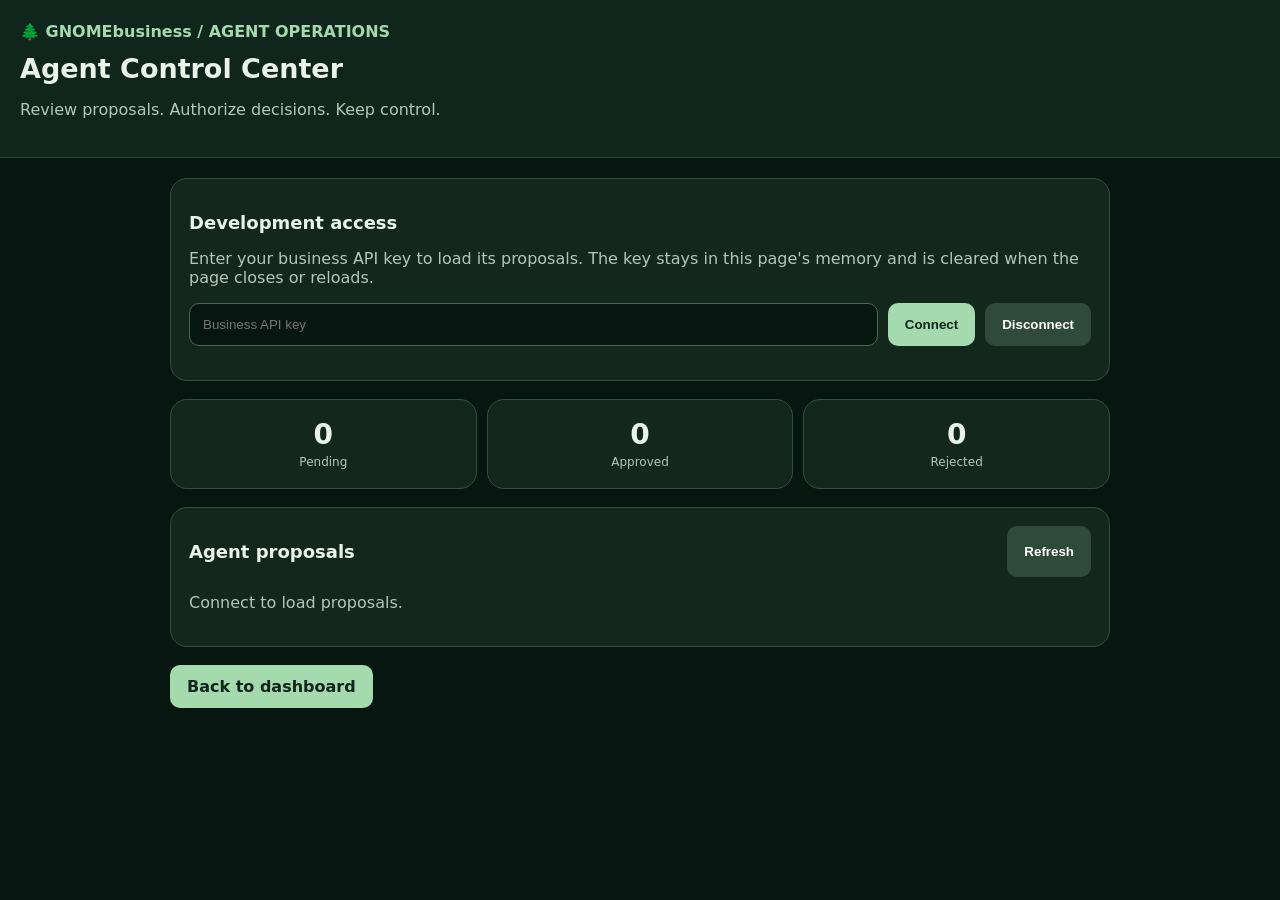
==== frontend/agents.html @ 10ac5a68 "Checkpoint GNOMEbusiness agent gateway and workstation" ====
<!DOCTYPE html>
<html lang="en">
<head>
<meta charset="UTF-8">
<meta name="viewport"
      content="width=device-width, initial-scale=1">
<title>Agent Control Center | GNOMEbusiness</title>
<style>
:root {
  color-scheme: dark;
  font-family: system-ui, sans-serif;
  background: #081611;
  color: #eaf3e8;
}
* { box-sizing: border-box; }
body { margin: 0; }
header {
  padding: 22px 20px;
  border-bottom: 1px solid #294839;
  background: #10251b;
}
.brand { color: #a5d9ae; font-weight: 800; }
h1 { font-size: 27px; margin: 12px 0 6px; }
h2 { font-size: 18px; }
p, small { color: #b3c8b8; }
main { max-width: 980px; margin: auto; padding: 20px; }
.panel, .proposal, .metric {
  background: #13271d;
  border: 1px solid #31503c;
  border-radius: 17px;
  padding: 18px;
}
.panel { margin-bottom: 18px; }
.controls {
  display: flex;
  gap: 10px;
  flex-wrap: wrap;
}
input {
  flex: 1;
  min-width: 200px;
  padding: 13px;
  background: #081611;
  border: 1px solid #476b52;
  border-radius: 10px;
  color: white;
}
button, .back {
  padding: 12px 17px;
  border: 0;
  border-radius: 10px;
  background: #a5d9ae;
  color: #10251b;
  font-weight: 700;
  cursor: pointer;
}
button:disabled { opacity: .5; cursor: wait; }
button.reject { background: #e5a9a2; }
button.secondary { background: #304a39; color: white; }
.back { display: inline-block; text-decoration: none; }
.metrics {
  display: grid;
  grid-template-columns: repeat(3, 1fr);
  gap: 10px;
  margin-bottom: 18px;
}
.metric { text-align: center; }
.metric strong { display: block; font-size: 28px; }
.metric span { color: #b3c8b8; font-size: 12px; }
.proposal { margin-bottom: 14px; }
.proposal h3 { margin: 10px 0; }
.proposal pre {
  white-space: pre-wrap;
  overflow-wrap: anywhere;
  background: #081611;
  padding: 13px;
  border-radius: 10px;
  font-size: 12px;
}
.proposal .actions {
  display: flex;
  gap: 10px;
  flex-wrap: wrap;
}
.status {
  color: #b5dfa8;
  text-transform: uppercase;
  font-size: 12px;
  letter-spacing: 1px;
}
#error { color: #f2b1a9; }
@media (max-width: 600px) {
  .metrics { gap: 6px; }
  .metric { padding: 12px 5px; }
  .metric strong { font-size: 23px; }
}
</style>
</head>
<body>
<header>
  <div class="brand">🌲 GNOMEbusiness / AGENT OPERATIONS</div>
  <h1>Agent Control Center</h1>
  <p>Review proposals. Authorize decisions. Keep control.</p>
</header>

<main>
  <section class="panel">
    <h2>Development access</h2>
    <p>Enter your business API key to load its proposals.
       The key stays in this page's memory and is cleared
       when the page closes or reloads.</p>
    <div class="controls">
      <input id="key" type="password"
             placeholder="Business API key"
             autocomplete="off">
      <button id="connect">Connect</button>
      <button id="disconnect" class="secondary">
        Disconnect
      </button>
    </div>
    <p id="error" role="alert"></p>
  </section>

  <section class="metrics" aria-label="Proposal counts">
    <div class="metric">
      <strong id="pending">0</strong>
      <span>Pending</span>
    </div>
    <div class="metric">
      <strong id="approved">0</strong>
      <span>Approved</span>
    </div>
    <div class="metric">
      <strong id="rejected">0</strong>
      <span>Rejected</span>
    </div>
  </section>

  <section class="panel">
    <div class="controls">
      <h2 style="flex:1">Agent proposals</h2>
      <button id="refresh" class="secondary">
        Refresh
      </button>
    </div>
    <div id="proposals" aria-live="polite">
      <p>Connect to load proposals.</p>
    </div>
  </section>

  <a href="/" class="back">Back to dashboard</a>
</main>

<script>
(() => {
  let apiKey = "";
  let generation = 0;

  const $ = id => document.getElementById(id);
  const list = $("proposals");

  function message(value) {
    $("error").textContent = value;
  }

  function reset() {
    generation++;
    apiKey = "";
    $("key").value = "";
    $("pending").textContent = "0";
    $("approved").textContent = "0";
    $("rejected").textContent = "0";
    list.replaceChildren();
    const p = document.createElement("p");
    p.textContent = "Connect to load proposals.";
    list.append(p);
  }

  function text(tag, value, className = "") {
    const element = document.createElement(tag);
    element.textContent = String(value ?? "");
    if (className) element.className = className;
    return element;
  }

  async function request(path, options = {}) {
    const response = await fetch(path, {
      ...options,
      cache: "no-store",
      credentials: "omit",
      headers: {
        "X-API-Key": apiKey,
        "Content-Type": "application/json",
        ...(options.headers || {})
      }
    });

    if (!response.ok) {
      throw new Error(
        "Request failed: HTTP " + response.status
      );
    }

    return response.json();
  }

  async function load() {
    if (!apiKey) {
      message("Connect with a business API key first.");
      return;
    }

    const current = generation;
    message("");

    try {
      const data = await request("/api/approvals");

      if (current !== generation) return;

      const proposals = data.proposals || [];

      for (const status of [
        "pending", "approved", "rejected"
      ]) {
        $(status).textContent = proposals.filter(
          p => p.status === status
        ).length;
      }

      list.replaceChildren();

      if (!proposals.length) {
        list.append(text("p", "No proposals found."));
        return;
      }

      for (const proposal of proposals) {
        const card = document.createElement("article");
        card.className = "proposal";

        card.append(
          text("span", proposal.status, "status"),
          text("h3", proposal.title),
          text(
            "small",
            (proposal.agent_name || "Agent") +
            " · " + proposal.action
          )
        );

        const detail = document.createElement("pre");
        detail.textContent = JSON.stringify(
          proposal.payload, null, 2
        );
        card.append(detail);

        if (proposal.status === "pending") {
          const actions = document.createElement("div");
          actions.className = "actions";

          for (const decision of [
            "approved", "rejected"
          ]) {
            const button = document.createElement("button");
            button.textContent =
              decision === "approved" ? "Approve" : "Reject";

            if (decision === "rejected") {
              button.className = "reject";
            }

            button.addEventListener("click", async () => {
              const verb = decision === "approved"
                ? "approve" : "reject";

              if (!confirm(
                `Do you want to ${verb} proposal #${proposal.id}?`
              )) return;

              button.disabled = true;
              message("");

              try {
                await request(
                  `/api/approvals/${proposal.id}/decision`,
                  {
                    method: "POST",
                    body: JSON.stringify({ decision })
                  }
                );
                await load();
              } catch (error) {
                message(error.message);
                button.disabled = false;
              }
            });

            actions.append(button);
          }

          card.append(actions);
        }

        list.append(card);
      }
    } catch (error) {
      if (current !== generation) return;
      message(error.message);
      list.replaceChildren();
    }
  }

  $("connect").addEventListener("click", () => {
    generation++;
    apiKey = $("key").value.trim();
    $("key").value = "";
    load();
  });

  $("disconnect").addEventListener("click", () => {
    reset();
    message("Disconnected.");
  });

  $("refresh").addEventListener("click", load);
})();
</script>
</body>
</html>
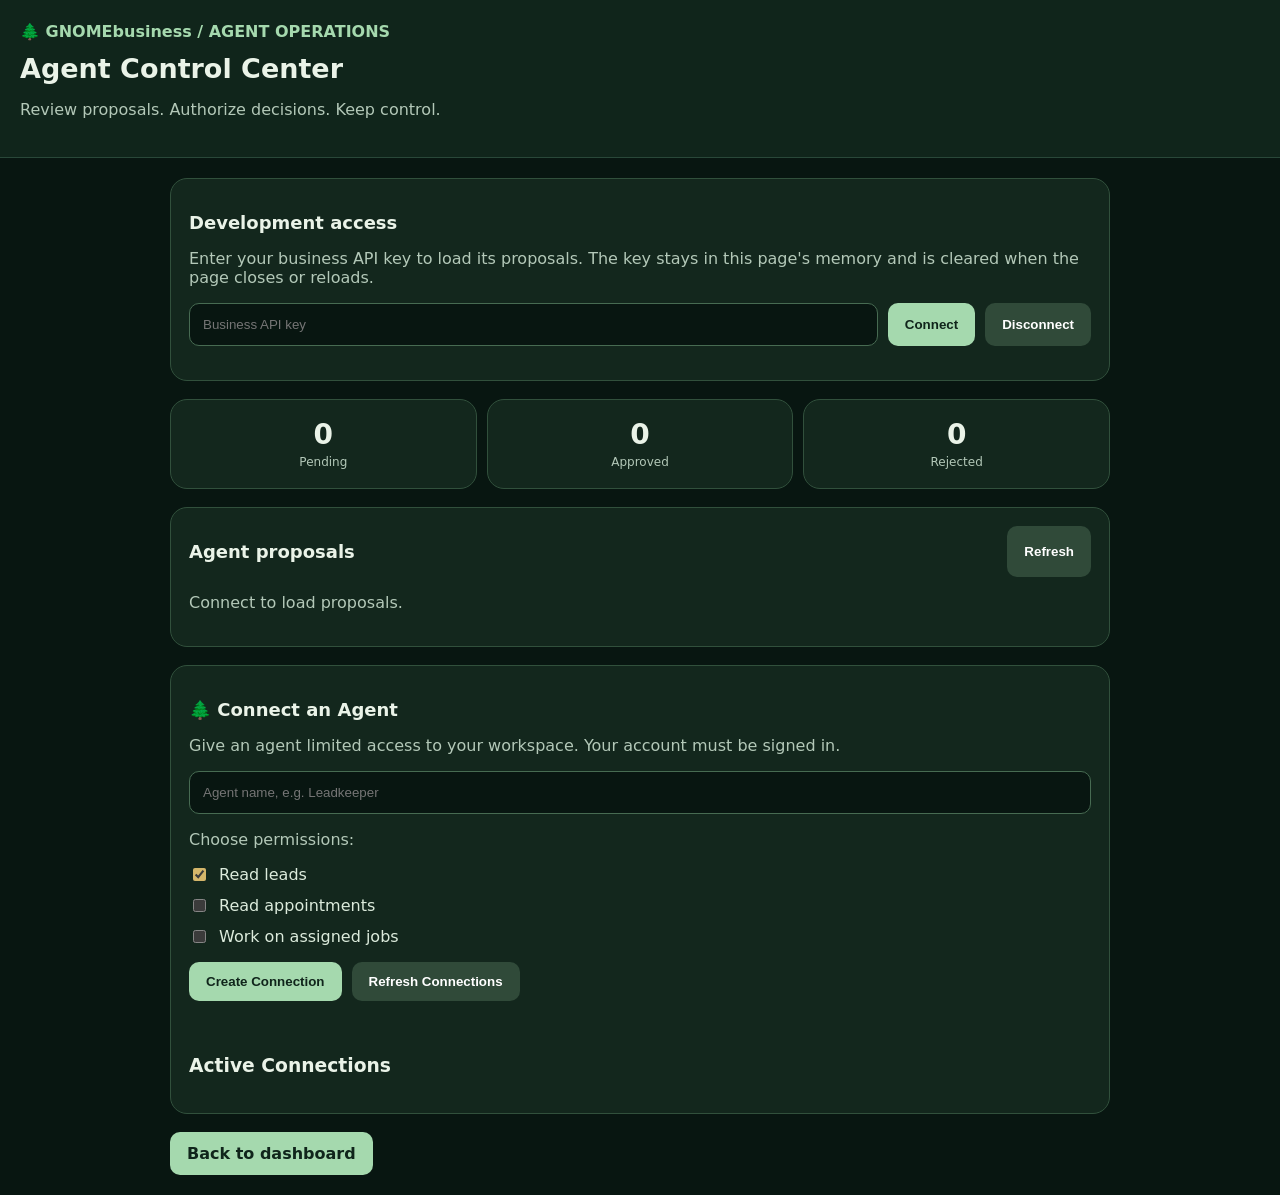
==== commit 23deb8ed: "SMASH 050A: customer agent connection wizard" ====
--- a/frontend/agents.html
+++ b/frontend/agents.html
@@ -95,6 +95,49 @@
   .metric strong { font-size: 23px; }
 }
 </style>
+
+<style>
+.scope-options {
+  display: grid;
+  gap: 12px;
+  margin: 16px 0;
+}
+.scope-options label {
+  display: flex;
+  align-items: center;
+  gap: 10px;
+  color: #dcebdc;
+}
+.scope-options input {
+  flex: none;
+  min-width: auto;
+  accent-color: #d4b66a;
+}
+#agent-secret {
+  background: #081611;
+  border: 1px solid #d4b66a;
+  border-radius: 12px;
+  padding: 15px;
+  margin: 16px 0;
+}
+#agent-token {
+  white-space: pre-wrap;
+  overflow-wrap: anywhere;
+  user-select: all;
+}
+.agent-entry {
+  padding: 13px;
+  border-bottom: 1px solid #31503c;
+}
+.agent-entry .controls {
+  align-items: center;
+  justify-content: space-between;
+}
+#agent-message {
+  min-height: 20px;
+}
+</style>
+
 </head>
 <body>
 <header>
@@ -148,6 +191,54 @@
     </div>
   </section>
 
+
+  <section class="panel" id="agent-connections">
+    <h2>🌲 Connect an Agent</h2>
+    <p>Give an agent limited access to your workspace.
+       Your account must be signed in.</p>
+
+    <div class="controls">
+      <input id="agent-name"
+             placeholder="Agent name, e.g. Leadkeeper"
+             maxlength="80">
+    </div>
+
+    <p>Choose permissions:</p>
+    <div class="scope-options">
+      <label><input type="checkbox"
+        value="leads:read" checked>
+        Read leads</label>
+      <label><input type="checkbox"
+        value="appointments:read">
+        Read appointments</label>
+      <label><input type="checkbox"
+        value="jobs:work">
+        Work on assigned jobs</label>
+    </div>
+
+    <div class="controls">
+      <button id="create-agent">Create Connection</button>
+      <button id="reload-agents" class="secondary">
+        Refresh Connections
+      </button>
+    </div>
+
+    <p id="agent-message" role="status"></p>
+
+    <div id="agent-secret" hidden>
+      <h3>One-time credential</h3>
+      <p>Copy this now. It cannot be retrieved later.</p>
+      <pre id="agent-token"></pre>
+      <button id="copy-agent-token">Copy Token</button>
+      <button id="hide-agent-token" class="secondary">
+        Hide Token
+      </button>
+    </div>
+
+    <h3>Active Connections</h3>
+    <div id="agent-list"></div>
+  </section>
+
   <a href="/" class="back">Back to dashboard</a>
 </main>
 
@@ -249,11 +340,46 @@
           )
         );
 
-        const detail = document.createElement("pre");
-        detail.textContent = JSON.stringify(
-          proposal.payload, null, 2
-        );
-        card.append(detail);
+        const payload = proposal.payload || {};
+
+        if (proposal.action === "outreach:draft") {
+          const customer = text(
+            "p",
+            "Customer: " +
+            (payload.customer_name || "Unknown")
+          );
+
+          const inquiry = document.createElement("pre");
+          inquiry.textContent =
+            "INQUIRY\n" + (payload.inquiry || "");
+
+          const analysis = document.createElement("pre");
+          const info = payload.analysis || {};
+          analysis.textContent =
+            "ANALYSIS\n" +
+            "Intent: " + (info.intent || "Unknown") +
+            "\nPriority: " + (info.priority || "Unknown");
+
+          const draft = document.createElement("pre");
+          draft.textContent =
+            "SUGGESTED RESPONSE\n" +
+            (payload.draft || "No draft available");
+
+          const review = text(
+            "p",
+            "Human review required · No automatic sending"
+          );
+
+          card.append(
+            customer, inquiry, analysis, draft, review
+          );
+        } else {
+          const detail = document.createElement("pre");
+          detail.textContent = JSON.stringify(
+            payload, null, 2
+          );
+          card.append(detail);
+        }
 
         if (proposal.status === "pending") {
           const actions = document.createElement("div");
@@ -326,5 +452,6 @@
   $("refresh").addEventListener("click", load);
 })();
 </script>
+<script src="/static/js/agent-connections.js"></script>
 </body>
 </html>
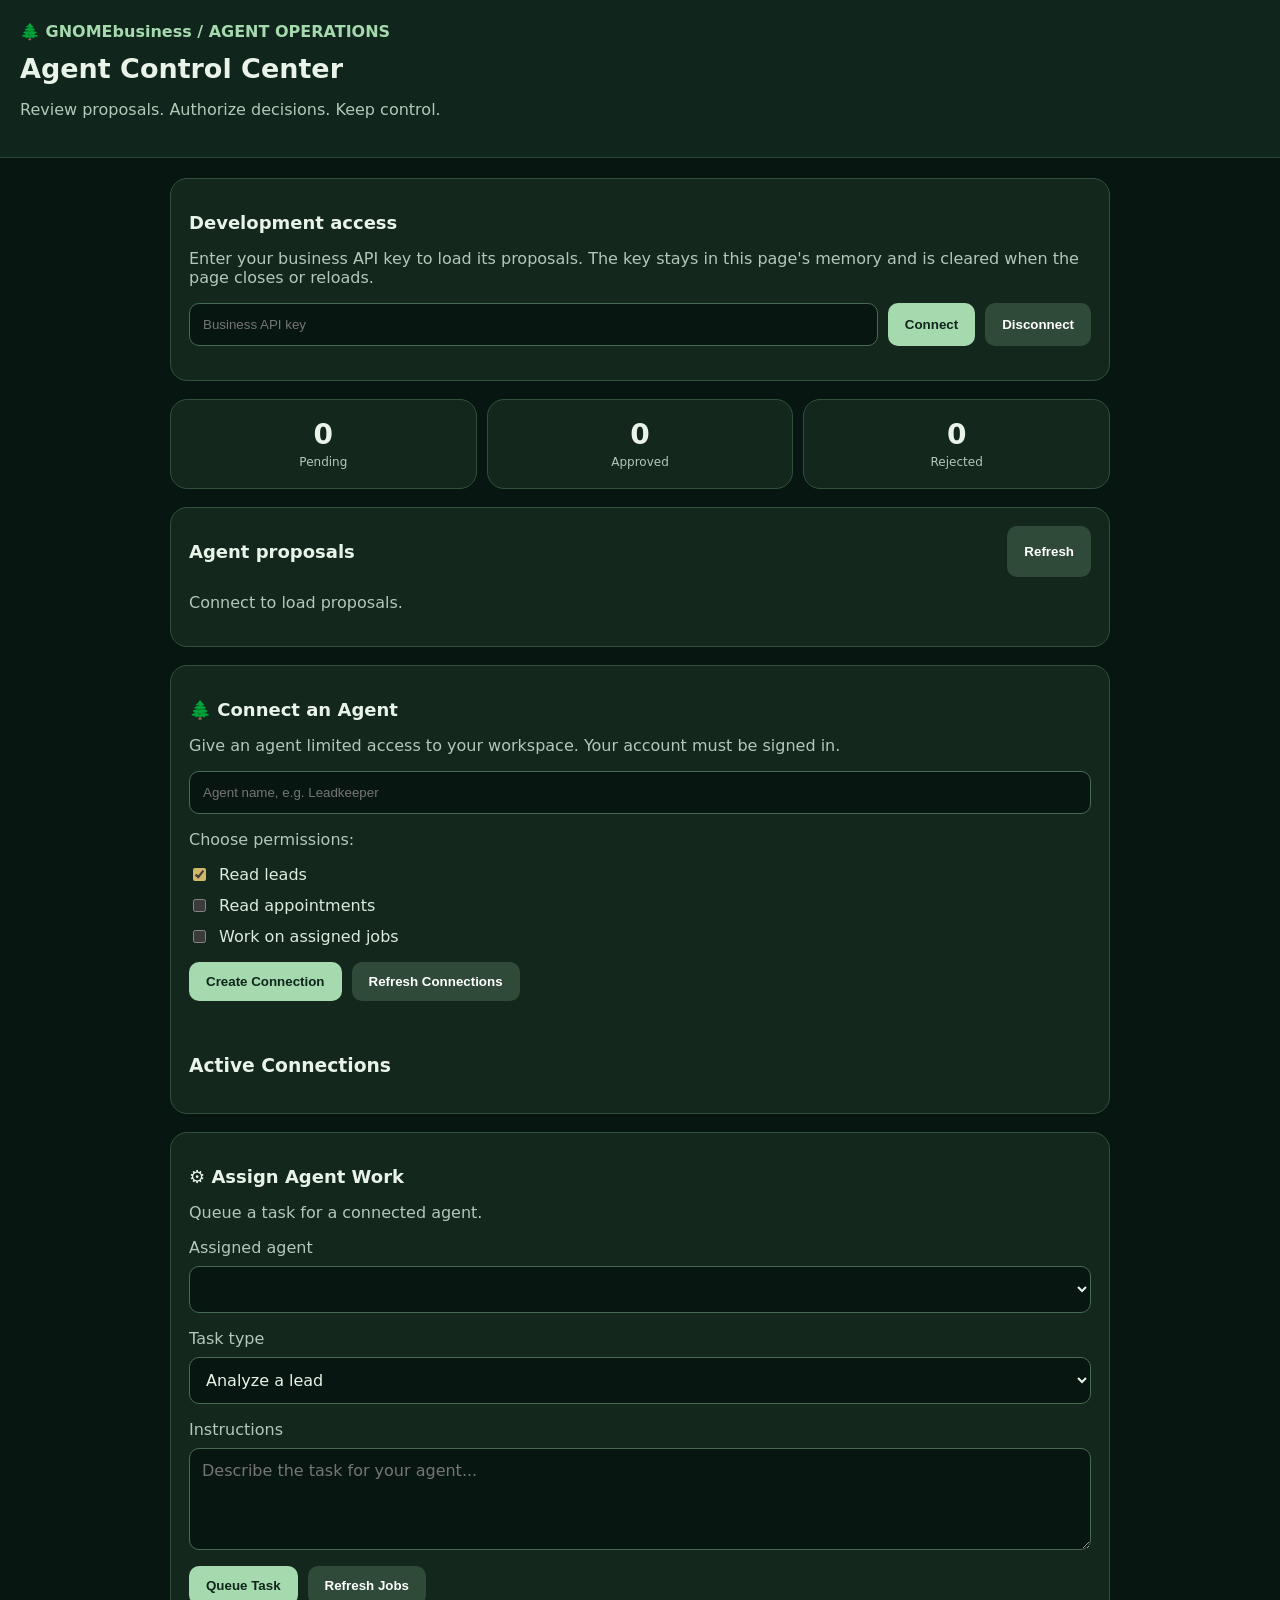
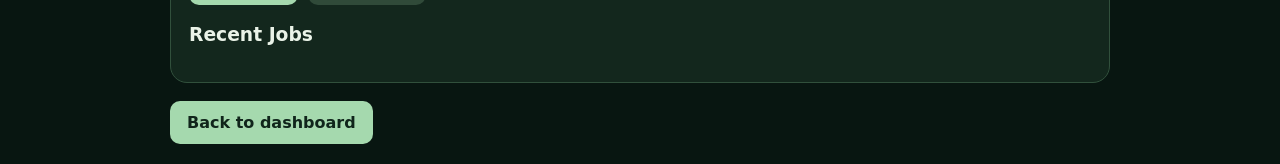
==== commit 8e7a8b09: "SMASH 050B: customer agent task launcher" ====
--- a/frontend/agents.html
+++ b/frontend/agents.html
@@ -135,6 +135,36 @@
 }
 #agent-message {
   min-height: 20px;
+}
+</style>
+
+
+<style>
+#task-launcher select,
+#task-launcher textarea {
+  display: block;
+  width: 100%;
+  margin: 9px 0 16px;
+  padding: 12px;
+  border: 1px solid #476b52;
+  border-radius: 10px;
+  background: #081611;
+  color: #eaf3e8;
+  font: inherit;
+}
+#task-launcher label {
+  color: #b3c8b8;
+}
+.job-entry {
+  padding: 13px 0;
+  border-bottom: 1px solid #31503c;
+}
+.job-entry strong {
+  display: block;
+  margin-bottom: 5px;
+}
+.job-entry small {
+  display: block;
 }
 </style>
 
@@ -239,6 +269,42 @@
     <div id="agent-list"></div>
   </section>
 
+
+  <section class="panel" id="task-launcher">
+    <h2>⚙️ Assign Agent Work</h2>
+    <p>Queue a task for a connected agent.</p>
+
+    <label for="job-agent">Assigned agent</label>
+    <select id="job-agent"></select>
+
+    <label for="job-kind">Task type</label>
+    <select id="job-kind">
+      <option value="lead:analyze">Analyze a lead</option>
+      <option value="lead:process">Process a lead</option>
+      <option value="outreach:draft">Draft outreach</option>
+      <option value="appointment:research">
+        Research an appointment
+      </option>
+    </select>
+
+    <label for="job-instructions">Instructions</label>
+    <textarea id="job-instructions"
+      maxlength="2000" rows="4"
+      placeholder="Describe the task for your agent..."></textarea>
+
+    <div class="controls">
+      <button id="launch-job">Queue Task</button>
+      <button id="refresh-jobs" class="secondary">
+        Refresh Jobs
+      </button>
+    </div>
+
+    <p id="job-message" role="status"></p>
+
+    <h3>Recent Jobs</h3>
+    <div id="job-list"></div>
+  </section>
+
   <a href="/" class="back">Back to dashboard</a>
 </main>
 
@@ -453,5 +519,6 @@
 })();
 </script>
 <script src="/static/js/agent-connections.js"></script>
+<script src="/static/js/customer-jobs.js"></script>
 </body>
 </html>
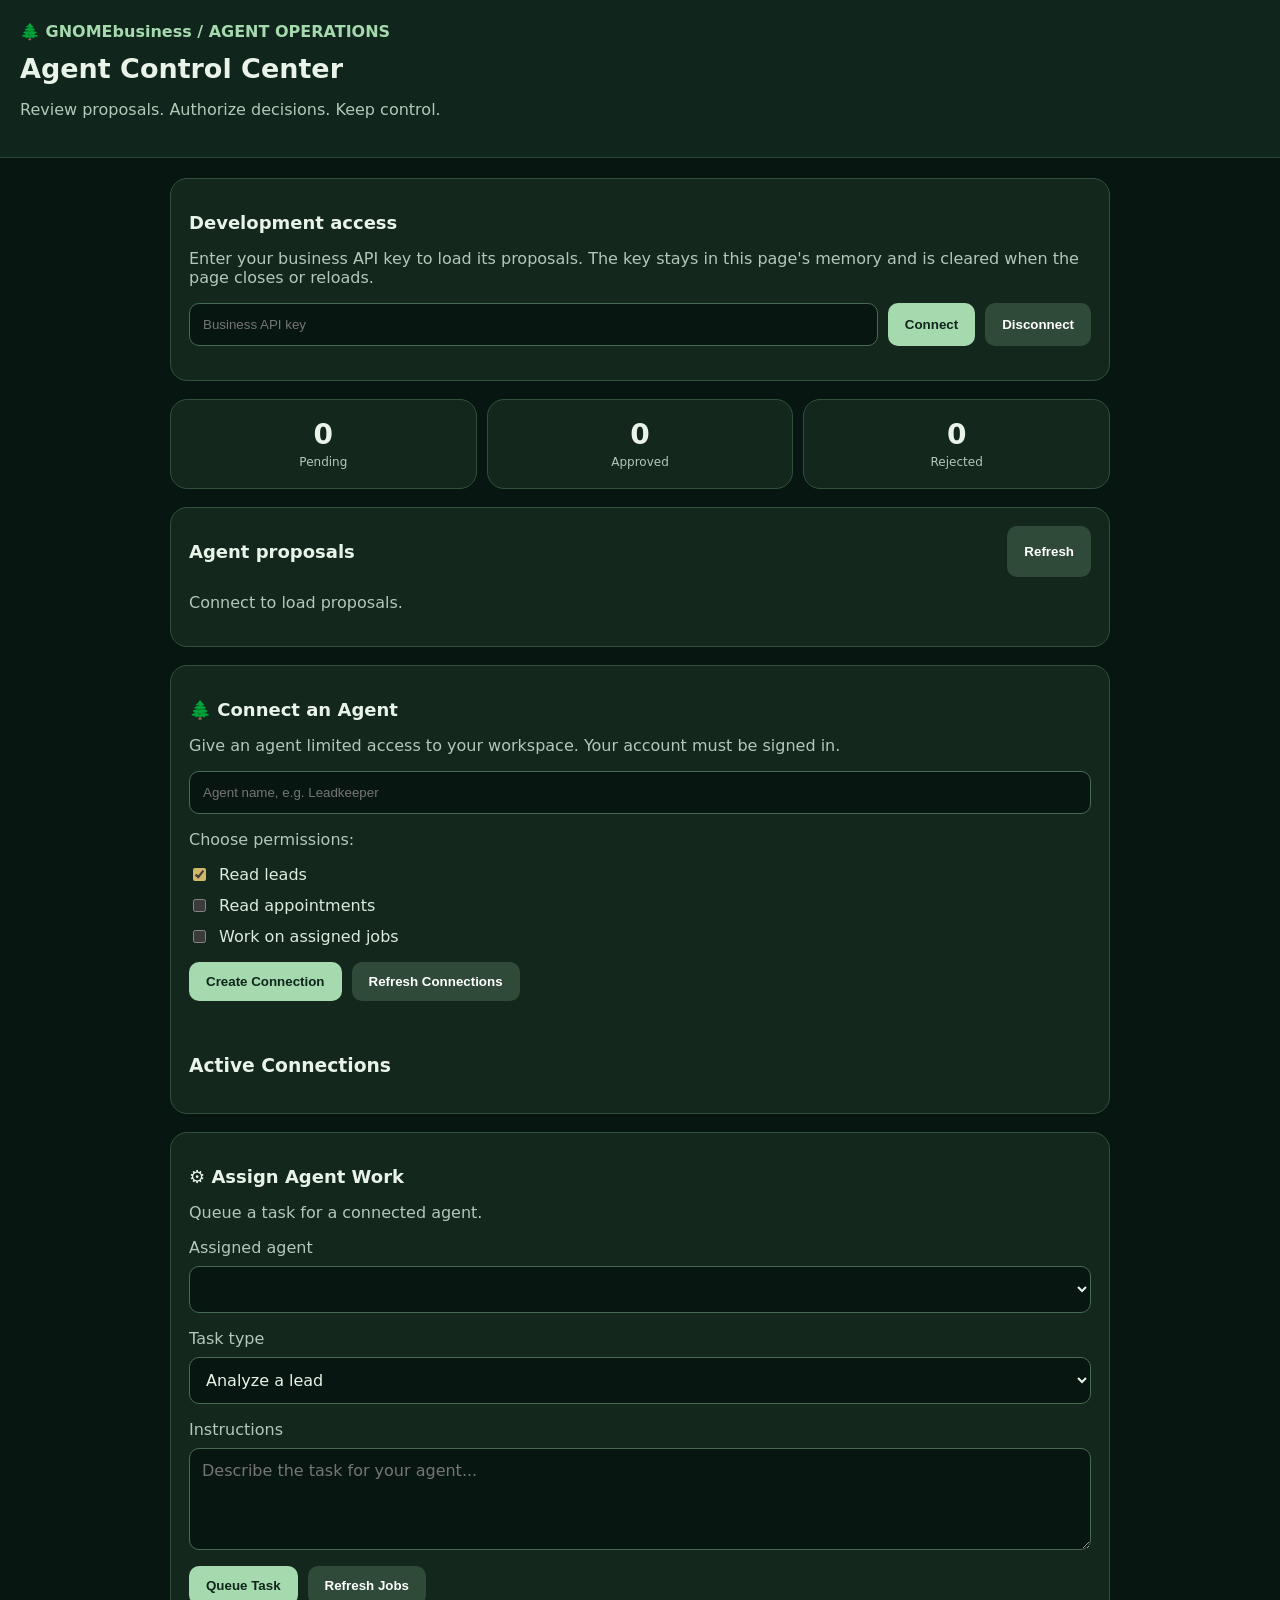
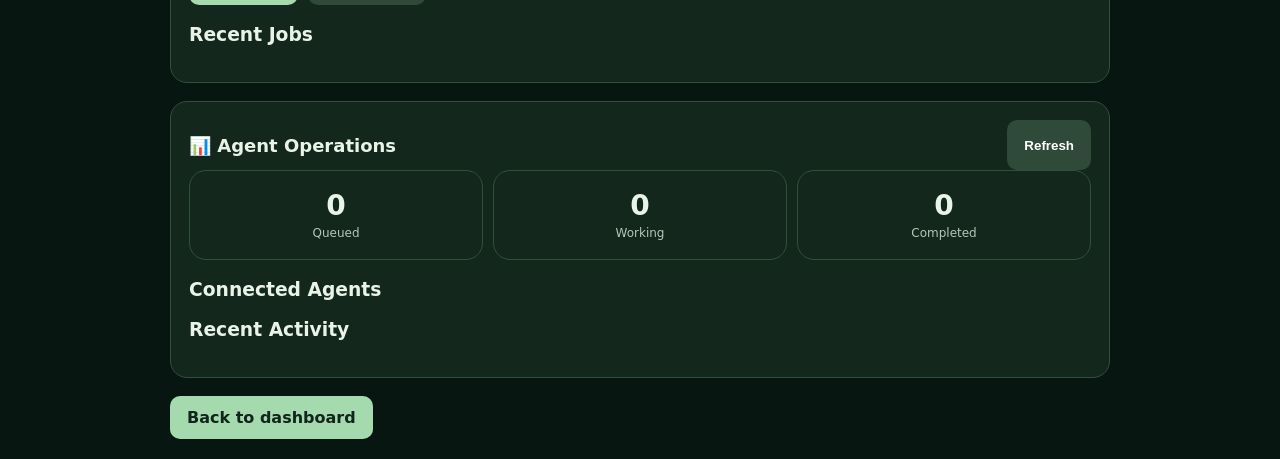
==== commit 3be2deac: "SMASH 050C: customer agent operations monitor" ====
--- a/frontend/agents.html
+++ b/frontend/agents.html
@@ -305,6 +305,39 @@
     <div id="job-list"></div>
   </section>
 
+
+  <section class="panel" id="operations-monitor">
+    <div class="controls">
+      <h2 style="flex:1">📊 Agent Operations</h2>
+      <button id="refresh-operations" class="secondary">
+        Refresh
+      </button>
+    </div>
+
+    <div class="metrics">
+      <div class="metric">
+        <strong id="jobs-queued">0</strong>
+        <span>Queued</span>
+      </div>
+      <div class="metric">
+        <strong id="jobs-working">0</strong>
+        <span>Working</span>
+      </div>
+      <div class="metric">
+        <strong id="jobs-completed">0</strong>
+        <span>Completed</span>
+      </div>
+    </div>
+
+    <h3>Connected Agents</h3>
+    <div id="operations-agents"></div>
+
+    <h3>Recent Activity</h3>
+    <div id="operations-activity"></div>
+
+    <p id="operations-message" role="status"></p>
+  </section>
+
   <a href="/" class="back">Back to dashboard</a>
 </main>
 
@@ -520,5 +553,6 @@
 </script>
 <script src="/static/js/agent-connections.js"></script>
 <script src="/static/js/customer-jobs.js"></script>
+<script src="/static/js/agent-operations.js"></script>
 </body>
 </html>
